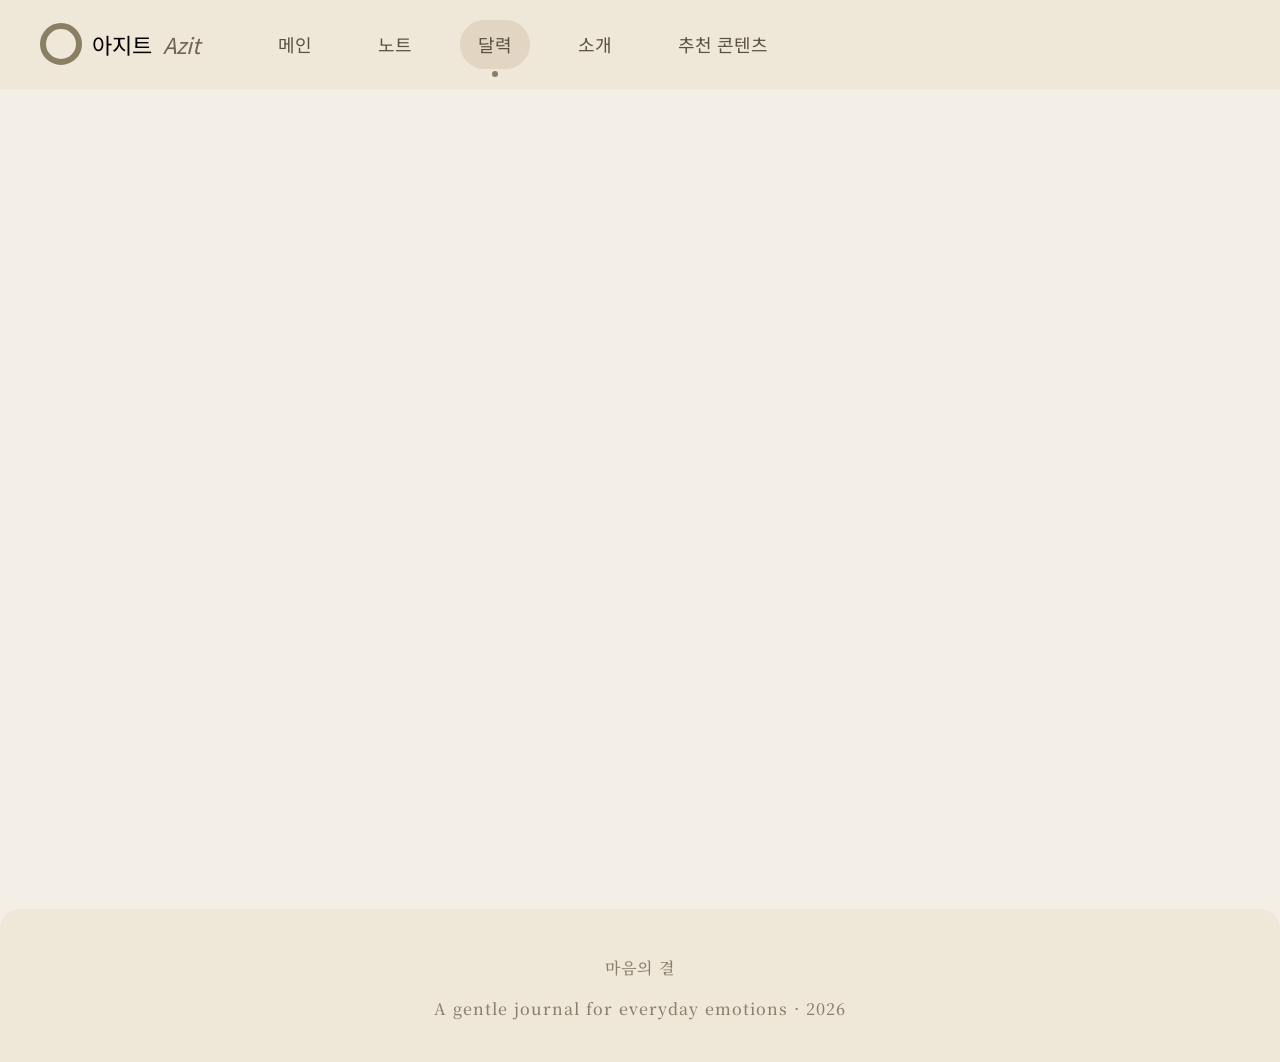
==== calendar.html @ a4dbf804 "Add files via upload" ====
<!DOCTYPE html>
<html lang="ko">
<head>
  <meta charset="UTF-8">
  <meta name="viewport" content="width=device-width, initial-scale=1.0">
  <title>아지트: 마음의 결</title>
  <!-- 폰트 -->
  <link href="https://fonts.googleapis.com/css2?family=Noto+Sans+KR&family=Noto+Serif+KR&display=swap" rel="stylesheet">
  <link rel="stylesheet" href="style.css">
</head>
<body>

  <!-- 헤더 -->
  <header class="header">
    <div class="logo">
      <div class="circle"></div>
      <span>아지트 <em>Azit</em></span>
    </div>
    <nav class="nav">
      <ul>
        <li><span>메인</span></li>
        <li><span>노트</span></li>
        <li class="active"><span>달력</span></li>
        <li><span>소개</span></li>
        <li><span>추천 콘텐츠</span></li>
      </ul>
    </nav>
  </header>

  <!-- 메인 -->
  <main class="main">
  </main>

  
  <!-- 푸터 -->
  <footer class="footer">
    <div class="footer-content">
      <p>마음의 결</p>
      <p>A gentle journal for everyday emotions · 2026</p>
    </div>
  </footer>

</body>
</html>
---- style.css ----
/* 기본 설정 */
body {
  margin: 0;
  font-family: 'Noto Sans KR', sans-serif;
  background-color: #f4efe6;
  line-height: 1.6;
}

/* =========================
   ✅ 헤더
========================= */
.header {
  display: flex;
  align-items: center;
  padding: 20px 40px;
  background-color: #efe7d8;
}

/* 로고 */
.logo {
  display: flex;
  align-items: center;
  font-size: 22px;
  margin-right: 60px;
}

.logo .circle {
  width: 30px;
  height: 30px;
  border: 6px solid #8a7f63;
  border-radius: 50%;
  margin-right: 10px;
}

.logo em {
  font-style: italic;
  margin-left: 5px;
  color: #6e6652;
}

/* 메뉴 */
.nav ul {
  display: flex;
  list-style: none;
  padding: 0;
  margin: 0;
}

.nav li {
  margin-right: 30px;
}

/* ✅ 텍스트를 span으로 감싸기 */
.nav li span {
  display: inline-block;
  padding: 10px 18px;
  border-radius: 25px;
  font-size: 18px;
  color: #5a5243;
  cursor: pointer;
  position: relative;
  transition: background-color 0.2s ease;
}

/* ✅ hover */
.nav li span:hover {
  background-color: #e2d6c2;
}

/* ✅ active */
.nav li.active span {
  background-color: #e2d6c2;
}

/* ✅ 아래 점 */
.nav li.active span::after {
  content: "";
  width: 6px;
  height: 6px;
  background-color: #8a7f63;
  border-radius: 50%;
  position: absolute;
  bottom: -8px;
  left: 50%;
  transform: translateX(-50%);
}

/* =========================
   메인 페이지 - index.html
========================= */
.main {
  min-height: 700px;
  padding: 60px 80px;
}

/* =========================
   노트 페이지 - journal.html
========================= */


/* =========================
   달력 페이지 - calendar.html
========================= */


/* =========================
   소개 페이지 - introduce.html
========================= */


/* =========================
   추천 콘텐츠 - recommend.html
========================= */


/* =========================
   ✅ 푸터
========================= */
.footer {
  background-color: #efe7d8;
  padding: 30px 20px;
  text-align: center;
  border-top-left-radius: 20px;
  border-top-right-radius: 20px;

  font-family: 'Noto Serif KR', serif;
}

/* 푸터 텍스트 */
.footer-content p {
  font-size: 16px;
  font-weight: 500;
  color: #5f5747;
  margin-bottom: 10px;
  letter-spacing: 2px;
}

.footer-content p {
  font-size: 16px;
  color: #8a7f6a;
  letter-spacing: 1px;
}
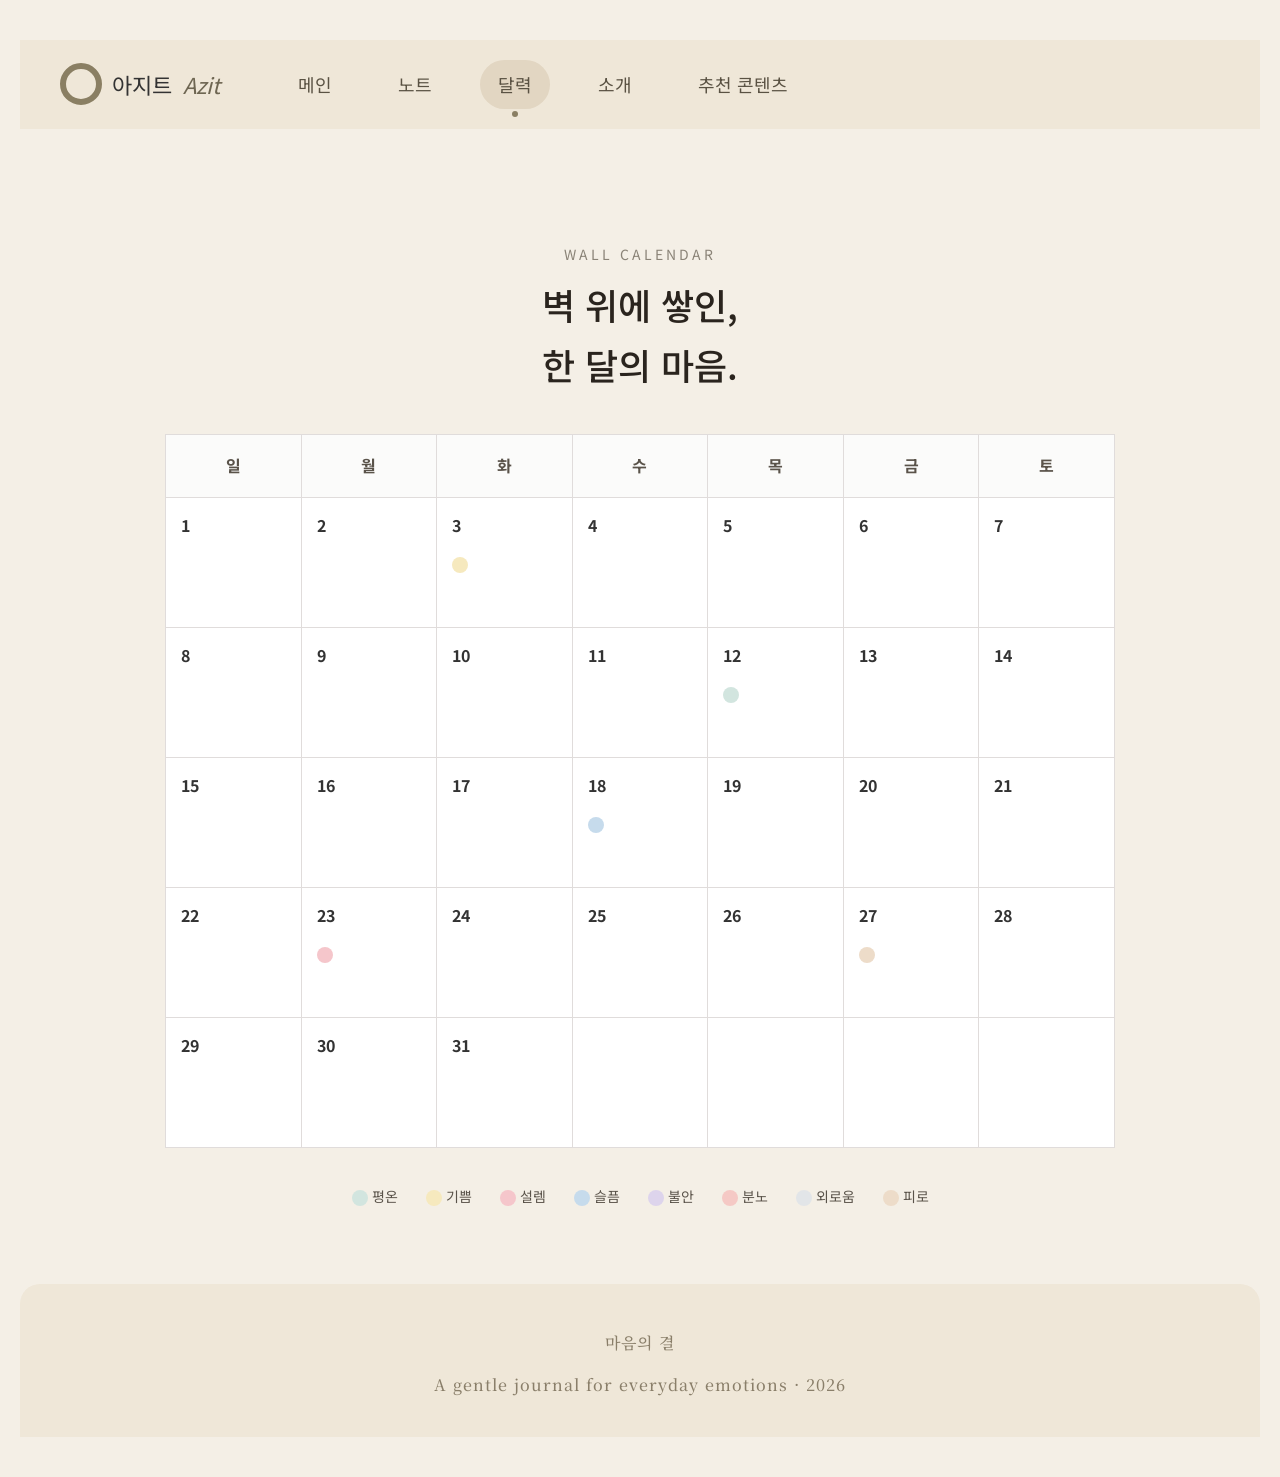
==== commit 8fdd74cc: "달력 만들기" ====
--- a/calendar.html
+++ b/calendar.html
@@ -1,44 +1,254 @@
-<!DOCTYPE html>
+<!doctype html>
 <html lang="ko">
-<head>
-  <meta charset="UTF-8">
-  <meta name="viewport" content="width=device-width, initial-scale=1.0">
-  <title>아지트: 마음의 결</title>
-  <!-- 폰트 -->
-  <link href="https://fonts.googleapis.com/css2?family=Noto+Sans+KR&family=Noto+Serif+KR&display=swap" rel="stylesheet">
-  <link rel="stylesheet" href="style.css">
-</head>
-<body>
-
-  <!-- 헤더 -->
-  <header class="header">
-    <div class="logo">
-      <div class="circle"></div>
-      <span>아지트 <em>Azit</em></span>
-    </div>
-    <nav class="nav">
-      <ul>
-        <li><span>메인</span></li>
-        <li><span>노트</span></li>
-        <li class="active"><span>달력</span></li>
-        <li><span>소개</span></li>
-        <li><span>추천 콘텐츠</span></li>
-      </ul>
-    </nav>
-  </header>
-
-  <!-- 메인 -->
-  <main class="main">
-  </main>
-
-  
-  <!-- 푸터 -->
-  <footer class="footer">
-    <div class="footer-content">
-      <p>마음의 결</p>
-      <p>A gentle journal for everyday emotions · 2026</p>
-    </div>
-  </footer>
-
-</body>
-</html>+  <head>
+    <meta charset="UTF-8" />
+    <meta name="viewport" content="width=device-width, initial-scale=1.0" />
+    <title>아지트: 마음의 결</title>
+    <!-- 폰트 -->
+    <link
+      href="https://fonts.googleapis.com/css2?family=Noto+Sans+KR&family=Noto+Serif+KR&display=swap"
+      rel="stylesheet"
+    />
+    <link rel="stylesheet" href="style.css" />
+  </head>
+  <body>
+    <!-- 헤더 -->
+    <header class="header">
+      <div class="logo">
+        <div class="circle"></div>
+        <span>아지트 <em>Azit</em></span>
+      </div>
+      <nav class="nav">
+        <ul>
+          <li><span>메인</span></li>
+          <li><span>노트</span></li>
+          <li class="active"><span>달력</span></li>
+          <li><span>소개</span></li>
+          <li><span>추천 콘텐츠</span></li>
+        </ul>
+      </nav>
+    </header>
+
+    <!-- 메인 -->
+    <main class="main">
+      <!doctype html>
+      <html lang="ko">
+        <head>
+          <meta charset="UTF-8" />
+          <title>아지트 Azit - 한 달의 마음</title>
+          <link rel="stylesheet" href="style.css" />
+        </head>
+        <body>
+          <header>
+            <p class="eyebrow">WALL CALENDAR</p>
+            <h1>벽 위에 쌓인,<br />한 달의 마음.</h1>
+          </header>
+
+          <section class="calendar-section">
+            <table>
+              <tr>
+                <th>일</th>
+                <th>월</th>
+                <th>화</th>
+                <th>수</th>
+                <th>목</th>
+                <th>금</th>
+                <th>토</th>
+              </tr>
+              <tr>
+                <td><span class="date-num">1</span></td>
+                <td><span class="date-num">2</span></td>
+                <td class="recorded-cell">
+                  <a href="#modal-3" class="full-cell-link"></a>
+                  <span class="date-num">3</span>
+                  <div class="color-box joy"></div>
+                </td>
+                <td><span class="date-num">4</span></td>
+                <td><span class="date-num">5</span></td>
+                <td><span class="date-num">6</span></td>
+                <td><span class="date-num">7</span></td>
+              </tr>
+              <tr>
+                <td><span class="date-num">8</span></td>
+                <td><span class="date-num">9</span></td>
+                <td><span class="date-num">10</span></td>
+                <td><span class="date-num">11</span></td>
+                <td class="recorded-cell">
+                  <a href="#modal-12" class="full-cell-link"></a>
+                  <span class="date-num">12</span>
+                  <div class="color-box calm"></div>
+                </td>
+                <td><span class="date-num">13</span></td>
+                <td><span class="date-num">14</span></td>
+              </tr>
+              <tr>
+                <td><span class="date-num">15</span></td>
+                <td><span class="date-num">16</span></td>
+                <td><span class="date-num">17</span></td>
+                <td class="recorded-cell">
+                  <a href="#modal-18" class="full-cell-link"></a>
+                  <span class="date-num">18</span>
+                  <div class="color-box sadness"></div>
+                </td>
+                <td><span class="date-num">19</span></td>
+                <td><span class="date-num">20</span></td>
+                <td><span class="date-num">21</span></td>
+              </tr>
+              <tr>
+                <td><span class="date-num">22</span></td>
+                <td class="recorded-cell">
+                  <a href="#modal-23" class="full-cell-link"></a>
+                  <span class="date-num">23</span>
+                  <div class="color-box flutter"></div>
+                </td>
+                <td><span class="date-num">24</span></td>
+                <td><span class="date-num">25</span></td>
+                <td><span class="date-num">26</span></td>
+                <td class="recorded-cell">
+                  <a href="#modal-27" class="full-cell-link"></a>
+                  <span class="date-num">27</span>
+                  <div class="color-box fatigue"></div>
+                </td>
+                <td><span class="date-num">28</span></td>
+              </tr>
+              <tr>
+                <td><span class="date-num">29</span></td>
+                <td><span class="date-num">30</span></td>
+                <td><span class="date-num">31</span></td>
+                <td></td>
+                <td></td>
+                <td></td>
+                <td></td>
+              </tr>
+            </table>
+
+            <ul class="legend">
+              <li>
+                <div class="color-box calm"></div>
+                평온
+              </li>
+              <li>
+                <div class="color-box joy"></div>
+                기쁨
+              </li>
+              <li>
+                <div class="color-box flutter"></div>
+                설렘
+              </li>
+              <li>
+                <div class="color-box sadness"></div>
+                슬픔
+              </li>
+              <li>
+                <div class="color-box anxiety"></div>
+                불안
+              </li>
+              <li>
+                <div class="color-box anger"></div>
+                분노
+              </li>
+              <li>
+                <div class="color-box lonely"></div>
+                외로움
+              </li>
+              <li>
+                <div class="color-box fatigue"></div>
+                피로
+              </li>
+            </ul>
+          </section>
+
+          <div id="modal-3" class="modal-overlay">
+            <div class="modal-card">
+              <a href="#" class="close-icon">&times;</a>
+              <h3>3일의 기록</h3>
+              <div class="modal-emotion">
+                <div class="color-box joy"></div>
+                <span>오늘의 감정: <b>기쁨</b></span>
+              </div>
+              <hr class="modal-divider" />
+              <p class="modal-content">
+                오늘 드디어 고대하던 웹페이지 과제를 마쳤다! 친구들과 맛있는
+                저녁도 먹고 카페에서 수다를 잔뜩 떨어서 너무 행복하고 보람찬
+                하루였다.
+              </p>
+            </div>
+          </div>
+
+          <div id="modal-12" class="modal-overlay">
+            <div class="modal-card">
+              <a href="#" class="close-icon">&times;</a>
+              <h3>12일의 기록</h3>
+              <div class="modal-emotion">
+                <div class="color-box calm"></div>
+                <span>오늘의 감정: <b>평온</b></span>
+              </div>
+              <hr class="modal-divider" />
+              <p class="modal-content">
+                오랜만에 주말에 알람 없이 푹 잤다. 따뜻한 차를 마시며 책을
+                읽었는데, 특별한 이벤트는 없었지만 마음이 정말 편안하고
+                여유로웠다.
+              </p>
+            </div>
+          </div>
+
+          <div id="modal-18" class="modal-overlay">
+            <div class="modal-card">
+              <a href="#" class="close-icon">&times;</a>
+              <h3>18일의 기록</h3>
+              <div class="modal-emotion">
+                <div class="color-box sadness"></div>
+                <span>오늘의 감정: <b>슬픔</b></span>
+              </div>
+              <hr class="modal-divider" />
+              <p class="modal-content">
+                아끼던 우산을 버스에 두고 내렸다. 하필 오늘 비도 많이 오는데
+                우산까지 잃어버려서 축 처지고 지치는 하루였다.
+              </p>
+            </div>
+          </div>
+
+          <div id="modal-23" class="modal-overlay">
+            <div class="modal-card">
+              <a href="#" class="close-icon">&times;</a>
+              <h3>23일의 기록</h3>
+              <div class="modal-emotion">
+                <div class="color-box flutter"></div>
+                <span>오늘의 감정: <b>설렘</b></span>
+              </div>
+              <hr class="modal-divider" />
+              <p class="modal-content">
+                종강하고 친구들과 다음 주에 떠날 여행 계획을 다 세웠다! 가고
+                싶었던 맛집 리스트를 정리하니 벌써부터 마음이 두근거린다.
+              </p>
+            </div>
+          </div>
+
+          <div id="modal-27" class="modal-overlay">
+            <div class="modal-card">
+              <a href="#" class="close-icon">&times;</a>
+              <h3>27일의 기록</h3>
+              <div class="modal-emotion">
+                <div class="color-box fatigue"></div>
+                <span>오늘의 감정: <b>피로</b></span>
+              </div>
+              <hr class="modal-divider" />
+              <p class="modal-content">
+                팀 프로젝트 최종 발표 준비가 생각보다 너무 길어졌다. 하루 종일
+                컴퓨터 화면만 봤더니 온몸이 찌푸둥하다. 얼른 자야겠다.
+              </p>
+            </div>
+          </div>
+        </body>
+      </html>
+    </main>
+
+    <!-- 푸터 -->
+    <footer class="footer">
+      <div class="footer-content">
+        <p>마음의 결</p>
+        <p>A gentle journal for everyday emotions · 2026</p>
+      </div>
+    </footer>
+  </body>
+</html>
--- a/style.css
+++ b/style.css
@@ -1,13 +1,13 @@
 /* 기본 설정 */
 body {
   margin: 0;
-  font-family: 'Noto Sans KR', sans-serif;
+  font-family: "Noto Sans KR", sans-serif;
   background-color: #f4efe6;
   line-height: 1.6;
 }
 
 /* =========================
-   ✅ 헤더
+   헤더
 ========================= */
 .header {
   display: flex;
@@ -50,7 +50,7 @@
   margin-right: 30px;
 }
 
-/* ✅ 텍스트를 span으로 감싸기 */
+/* 텍스트를 span으로 감싸기 */
 .nav li span {
   display: inline-block;
   padding: 10px 18px;
@@ -62,17 +62,17 @@
   transition: background-color 0.2s ease;
 }
 
-/* ✅ hover */
+/* hover */
 .nav li span:hover {
   background-color: #e2d6c2;
 }
 
-/* ✅ active */
+/* active */
 .nav li.active span {
   background-color: #e2d6c2;
 }
 
-/* ✅ 아래 점 */
+/* 아래 점 */
 .nav li.active span::after {
   content: "";
   width: 6px;
@@ -96,25 +96,432 @@
 /* =========================
    노트 페이지 - journal.html
 ========================= */
-
+.container {
+  width: 860px;
+  margin: 0 auto;
+  padding: 50px 0 80px;
+  text-align: center;
+  color: #322b21;
+}
+
+.step-bar {
+  font-size: 0.85em;
+  color: #b3a48a;
+  margin-bottom: 50px;
+}
+
+.step-bar .active {
+  color: #322b21;
+  font-weight: bold;
+}
+
+h1 {
+  font-size: 1.9em;
+  font-weight: 500;
+  line-height: 1.65;
+  margin-bottom: 14px;
+}
+
+.subtitle {
+  font-size: 0.95em;
+  color: #8a7e6a;
+  margin-bottom: 50px;
+}
+
+.emo-table {
+  margin: 0 auto;
+  border-collapse: separate;
+}
+
+.emo-table td {
+  width: 180px;
+  padding: 6px;
+}
+
+.emo-link {
+  display: block;
+  background-color: #faf4e6;
+  border: 1px solid #d4c8ad;
+  padding: 30px 15px 22px;
+  text-decoration: none;
+  color: #322b21;
+}
+
+.emo-link:hover {
+  background-color: #ebe1cd;
+}
+
+.emo-dot {
+  width: 65px;
+  height: 65px;
+  border-radius: 50%;
+  margin: 0 auto 16px;
+}
+
+.emo-name {
+  font-size: 1em;
+  font-weight: 500;
+}
+
+.write-card {
+  width: 640px;
+  margin: 0 auto;
+  background-color: #faf4e6;
+  border: 1px solid #d4c8ad;
+  padding: 40px 44px;
+  text-align: left;
+}
+
+.write-card h2 {
+  font-size: 1.2em;
+  font-weight: 500;
+  line-height: 1.7;
+  margin-bottom: 8px;
+}
+
+.write-hint {
+  font-size: 0.88em;
+  color: #8a7e6a;
+  margin-bottom: 20px;
+}
+
+.write-card hr {
+  border: 0;
+  height: 1px;
+  background-color: #d4c8ad;
+  margin: 0 0 26px;
+}
+
+.diary-area {
+  width: 100%;
+  height: 200px;
+  border: 1px solid #d4c8ad;
+  background-color: #f3ecde;
+  font-family: "Noto Sans KR", sans-serif;
+  font-size: 0.93em;
+  color: #322b21;
+  line-height: 1.8;
+  padding: 12px 14px;
+  resize: vertical;
+}
+
+.diary-area:focus {
+  border-color: #8a7e6a;
+}
+
+.btn-area {
+  text-align: center;
+  margin-top: 30px;
+}
+
+.btn {
+  display: inline-block;
+  padding: 12px 26px;
+  font-size: 0.93em;
+  font-weight: 500;
+  text-decoration: none;
+  border: none;
+  margin: 0 5px;
+}
+
+.btn-dark {
+  background-color: #322b21;
+  color: #faf4e6;
+}
+
+.btn-dark:hover {
+  background-color: #5a4f40;
+}
+
+.btn-outline {
+  background-color: transparent;
+  border: 1px solid #d4c8ad;
+  color: #5a4f40;
+}
+
+.btn-outline:hover {
+  background-color: #ebe1cd;
+}
+
+.done-card {
+  width: 640px;
+  margin: 0 auto;
+  background-color: #faf4e6;
+  border: 1px solid #d4c8ad;
+  padding: 60px 44px;
+  text-align: center;
+}
+
+.done-icon {
+  width: 60px;
+  height: 60px;
+  border-radius: 50%;
+  background-color: #9ba893;
+  margin: 0 auto 30px;
+  font-size: 1.8em;
+  line-height: 60px;
+  color: #fff;
+}
+
+.done-card h2 {
+  font-size: 1.65em;
+  font-weight: 500;
+  margin-bottom: 18px;
+}
+
+.done-card p {
+  font-size: 0.93em;
+  color: #8a7e6a;
+  line-height: 1.85;
+  margin-bottom: 40px;
+}
+
+#page1,
+#page2,
+#page3 {
+  display: none;
+}
+#page1 {
+  display: block;
+}
+#page1:target {
+  display: block;
+}
+#page2:target {
+  display: block;
+}
+#page3:target {
+  display: block;
+}
+#page2:target ~ #page1 {
+  display: none;
+}
+#page3:target ~ #page2 {
+  display: none;
+}
+#page3:target ~ #page1 {
+  display: none;
+}
 
 /* =========================
    달력 페이지 - calendar.html
 ========================= */
-
+/* ==========================================
+   ★ 달력 페이지 (calendar.html) 전용 스타일
+   ========================================== */
+
+/* 공통 body와 중복되는 마진, 배경색, 그리고 다른 폰트 선언을 삭제했습니다. */
+body {
+  color: #333;
+  text-align: center;
+  padding: 40px 20px;
+}
+
+header {
+  margin-bottom: 40px;
+}
+.eyebrow {
+  font-size: 14px;
+  letter-spacing: 3px;
+  color: #8a8377;
+  margin-bottom: 10px;
+}
+h1 {
+  color: #2a241e;
+  font-size: 36px;
+  margin: 0;
+}
+
+/* 달력 크기 및 정렬 */
+table {
+  margin: 0 auto;
+  width: 95%;
+  max-width: 950px;
+  background-color: white;
+  border-collapse: collapse;
+}
+th,
+td {
+  border: 1px solid #e0dcdb;
+  padding: 15px;
+  width: 14%;
+  box-sizing: border-box;
+}
+th {
+  background-color: #fbfbfa;
+  text-align: center;
+  font-weight: bold;
+  color: #5a534a;
+  padding: 18px 0;
+}
+td {
+  height: 130px;
+  vertical-align: top;
+  text-align: left;
+}
+
+/* 날짜 숫자 스타일 */
+.date-num {
+  font-weight: bold;
+  color: #333;
+  display: block;
+  margin-bottom: 12px;
+}
+
+/* 칸 어디를 눌러도 작동하는 링크 테크닉 */
+.recorded-cell {
+  position: relative;
+  transition: background-color 0.2s ease;
+}
+
+/* 칸 전체를 덮어버리는 보이지 않는 투명 링크 레이어 */
+.full-cell-link {
+  position: absolute;
+  top: 0;
+  left: 0;
+  width: 100%;
+  height: 100%;
+  z-index: 5;
+}
+
+/* 마우스를 기록이 있는 '칸'에 올렸을 때의 시각 효과 */
+.recorded-cell:hover {
+  background-color: #fffaf0;
+  cursor: pointer;
+}
+.recorded-cell:hover .date-num {
+  color: #c87a6b;
+  text-decoration: underline;
+}
+
+/* 감정 색상 원형 박스 */
+.color-box {
+  width: 16px;
+  height: 16px;
+  display: inline-block;
+  border-radius: 50%;
+  vertical-align: middle;
+}
+
+/* 감정별 색상 정의 */
+.calm {
+  background-color: #d2e5df;
+}
+.joy {
+  background-color: #f6e9be;
+}
+.flutter {
+  background-color: #f5c6cb;
+}
+.sadness {
+  background-color: #c6dbec;
+}
+.anxiety {
+  background-color: #ddd4ec;
+}
+.anger {
+  background-color: #f5c9c5;
+}
+.lonely {
+  background-color: #e2e5e8;
+}
+.fatigue {
+  background-color: #eddcc9;
+}
+
+/* 하단 범례 목록 스타일 */
+ul.legend {
+  list-style-type: none;
+  padding: 0;
+  margin-top: 35px;
+}
+ul.legend li {
+  display: inline-block;
+  margin: 0 12px;
+  font-size: 14px;
+  color: #5a534a;
+}
+
+/* ==========================================
+   화면 위에 뜨는 일기 팝업 창 (모달) 스타일
+   ========================================== */
+
+.modal-overlay {
+  position: fixed;
+  top: 0;
+  left: 0;
+  width: 100%;
+  height: 100%;
+  background-color: rgba(0, 0, 0, 0.4);
+  display: none;
+  justify-content: center;
+  align-items: center;
+  z-index: 9999;
+}
+
+.modal-overlay:target {
+  display: flex;
+}
+
+.modal-card {
+  background-color: white;
+  width: 90%;
+  max-width: 420px;
+  padding: 30px;
+  border-radius: 12px;
+  text-align: left;
+  position: relative;
+  box-shadow: 0 8px 24px rgba(0, 0, 0, 0.15);
+}
+
+.close-icon {
+  position: absolute;
+  top: 15px;
+  right: 20px;
+  font-size: 28px;
+  color: #aaa;
+  text-decoration: none;
+  line-height: 1;
+}
+.close-icon:hover {
+  color: #333;
+}
+
+.modal-card h3 {
+  font-size: 20px;
+  color: #2a241e;
+  margin: 0 0 8px 0;
+}
+.modal-emotion {
+  font-size: 14px;
+  color: #666;
+}
+.modal-emotion .color-box {
+  margin-right: 5px;
+}
+.modal-divider {
+  border: 0;
+  height: 1px;
+  background-color: #eedec9;
+  margin: 15px 0;
+}
+.modal-content {
+  font-size: 14px;
+  line-height: 1.7;
+  color: #444;
+  margin: 0;
+}
 
 /* =========================
    소개 페이지 - introduce.html
 ========================= */
 
-
 /* =========================
    추천 콘텐츠 - recommend.html
 ========================= */
 
-
-/* =========================
-   ✅ 푸터
+/* =========================
+   푸터
 ========================= */
 .footer {
   background-color: #efe7d8;
@@ -123,7 +530,7 @@
   border-top-left-radius: 20px;
   border-top-right-radius: 20px;
 
-  font-family: 'Noto Serif KR', serif;
+  font-family: "Noto Serif KR", serif;
 }
 
 /* 푸터 텍스트 */
@@ -139,4 +546,4 @@
   font-size: 16px;
   color: #8a7f6a;
   letter-spacing: 1px;
-}+}
--- a/style.css
+++ b/style.css
@@ -1,13 +1,13 @@
 /* 기본 설정 */
 body {
   margin: 0;
-  font-family: 'Noto Sans KR', sans-serif;
+  font-family: "Noto Sans KR", sans-serif;
   background-color: #f4efe6;
   line-height: 1.6;
 }
 
 /* =========================
-   ✅ 헤더
+   헤더
 ========================= */
 .header {
   display: flex;
@@ -50,7 +50,7 @@
   margin-right: 30px;
 }
 
-/* ✅ 텍스트를 span으로 감싸기 */
+/* 텍스트를 span으로 감싸기 */
 .nav li span {
   display: inline-block;
   padding: 10px 18px;
@@ -62,17 +62,17 @@
   transition: background-color 0.2s ease;
 }
 
-/* ✅ hover */
+/* hover */
 .nav li span:hover {
   background-color: #e2d6c2;
 }
 
-/* ✅ active */
+/* active */
 .nav li.active span {
   background-color: #e2d6c2;
 }
 
-/* ✅ 아래 점 */
+/* 아래 점 */
 .nav li.active span::after {
   content: "";
   width: 6px;
@@ -96,25 +96,432 @@
 /* =========================
    노트 페이지 - journal.html
 ========================= */
-
+.container {
+  width: 860px;
+  margin: 0 auto;
+  padding: 50px 0 80px;
+  text-align: center;
+  color: #322b21;
+}
+
+.step-bar {
+  font-size: 0.85em;
+  color: #b3a48a;
+  margin-bottom: 50px;
+}
+
+.step-bar .active {
+  color: #322b21;
+  font-weight: bold;
+}
+
+h1 {
+  font-size: 1.9em;
+  font-weight: 500;
+  line-height: 1.65;
+  margin-bottom: 14px;
+}
+
+.subtitle {
+  font-size: 0.95em;
+  color: #8a7e6a;
+  margin-bottom: 50px;
+}
+
+.emo-table {
+  margin: 0 auto;
+  border-collapse: separate;
+}
+
+.emo-table td {
+  width: 180px;
+  padding: 6px;
+}
+
+.emo-link {
+  display: block;
+  background-color: #faf4e6;
+  border: 1px solid #d4c8ad;
+  padding: 30px 15px 22px;
+  text-decoration: none;
+  color: #322b21;
+}
+
+.emo-link:hover {
+  background-color: #ebe1cd;
+}
+
+.emo-dot {
+  width: 65px;
+  height: 65px;
+  border-radius: 50%;
+  margin: 0 auto 16px;
+}
+
+.emo-name {
+  font-size: 1em;
+  font-weight: 500;
+}
+
+.write-card {
+  width: 640px;
+  margin: 0 auto;
+  background-color: #faf4e6;
+  border: 1px solid #d4c8ad;
+  padding: 40px 44px;
+  text-align: left;
+}
+
+.write-card h2 {
+  font-size: 1.2em;
+  font-weight: 500;
+  line-height: 1.7;
+  margin-bottom: 8px;
+}
+
+.write-hint {
+  font-size: 0.88em;
+  color: #8a7e6a;
+  margin-bottom: 20px;
+}
+
+.write-card hr {
+  border: 0;
+  height: 1px;
+  background-color: #d4c8ad;
+  margin: 0 0 26px;
+}
+
+.diary-area {
+  width: 100%;
+  height: 200px;
+  border: 1px solid #d4c8ad;
+  background-color: #f3ecde;
+  font-family: "Noto Sans KR", sans-serif;
+  font-size: 0.93em;
+  color: #322b21;
+  line-height: 1.8;
+  padding: 12px 14px;
+  resize: vertical;
+}
+
+.diary-area:focus {
+  border-color: #8a7e6a;
+}
+
+.btn-area {
+  text-align: center;
+  margin-top: 30px;
+}
+
+.btn {
+  display: inline-block;
+  padding: 12px 26px;
+  font-size: 0.93em;
+  font-weight: 500;
+  text-decoration: none;
+  border: none;
+  margin: 0 5px;
+}
+
+.btn-dark {
+  background-color: #322b21;
+  color: #faf4e6;
+}
+
+.btn-dark:hover {
+  background-color: #5a4f40;
+}
+
+.btn-outline {
+  background-color: transparent;
+  border: 1px solid #d4c8ad;
+  color: #5a4f40;
+}
+
+.btn-outline:hover {
+  background-color: #ebe1cd;
+}
+
+.done-card {
+  width: 640px;
+  margin: 0 auto;
+  background-color: #faf4e6;
+  border: 1px solid #d4c8ad;
+  padding: 60px 44px;
+  text-align: center;
+}
+
+.done-icon {
+  width: 60px;
+  height: 60px;
+  border-radius: 50%;
+  background-color: #9ba893;
+  margin: 0 auto 30px;
+  font-size: 1.8em;
+  line-height: 60px;
+  color: #fff;
+}
+
+.done-card h2 {
+  font-size: 1.65em;
+  font-weight: 500;
+  margin-bottom: 18px;
+}
+
+.done-card p {
+  font-size: 0.93em;
+  color: #8a7e6a;
+  line-height: 1.85;
+  margin-bottom: 40px;
+}
+
+#page1,
+#page2,
+#page3 {
+  display: none;
+}
+#page1 {
+  display: block;
+}
+#page1:target {
+  display: block;
+}
+#page2:target {
+  display: block;
+}
+#page3:target {
+  display: block;
+}
+#page2:target ~ #page1 {
+  display: none;
+}
+#page3:target ~ #page2 {
+  display: none;
+}
+#page3:target ~ #page1 {
+  display: none;
+}
 
 /* =========================
    달력 페이지 - calendar.html
 ========================= */
-
+/* ==========================================
+   ★ 달력 페이지 (calendar.html) 전용 스타일
+   ========================================== */
+
+/* 공통 body와 중복되는 마진, 배경색, 그리고 다른 폰트 선언을 삭제했습니다. */
+body {
+  color: #333;
+  text-align: center;
+  padding: 40px 20px;
+}
+
+header {
+  margin-bottom: 40px;
+}
+.eyebrow {
+  font-size: 14px;
+  letter-spacing: 3px;
+  color: #8a8377;
+  margin-bottom: 10px;
+}
+h1 {
+  color: #2a241e;
+  font-size: 36px;
+  margin: 0;
+}
+
+/* 달력 크기 및 정렬 */
+table {
+  margin: 0 auto;
+  width: 95%;
+  max-width: 950px;
+  background-color: white;
+  border-collapse: collapse;
+}
+th,
+td {
+  border: 1px solid #e0dcdb;
+  padding: 15px;
+  width: 14%;
+  box-sizing: border-box;
+}
+th {
+  background-color: #fbfbfa;
+  text-align: center;
+  font-weight: bold;
+  color: #5a534a;
+  padding: 18px 0;
+}
+td {
+  height: 130px;
+  vertical-align: top;
+  text-align: left;
+}
+
+/* 날짜 숫자 스타일 */
+.date-num {
+  font-weight: bold;
+  color: #333;
+  display: block;
+  margin-bottom: 12px;
+}
+
+/* 칸 어디를 눌러도 작동하는 링크 테크닉 */
+.recorded-cell {
+  position: relative;
+  transition: background-color 0.2s ease;
+}
+
+/* 칸 전체를 덮어버리는 보이지 않는 투명 링크 레이어 */
+.full-cell-link {
+  position: absolute;
+  top: 0;
+  left: 0;
+  width: 100%;
+  height: 100%;
+  z-index: 5;
+}
+
+/* 마우스를 기록이 있는 '칸'에 올렸을 때의 시각 효과 */
+.recorded-cell:hover {
+  background-color: #fffaf0;
+  cursor: pointer;
+}
+.recorded-cell:hover .date-num {
+  color: #c87a6b;
+  text-decoration: underline;
+}
+
+/* 감정 색상 원형 박스 */
+.color-box {
+  width: 16px;
+  height: 16px;
+  display: inline-block;
+  border-radius: 50%;
+  vertical-align: middle;
+}
+
+/* 감정별 색상 정의 */
+.calm {
+  background-color: #d2e5df;
+}
+.joy {
+  background-color: #f6e9be;
+}
+.flutter {
+  background-color: #f5c6cb;
+}
+.sadness {
+  background-color: #c6dbec;
+}
+.anxiety {
+  background-color: #ddd4ec;
+}
+.anger {
+  background-color: #f5c9c5;
+}
+.lonely {
+  background-color: #e2e5e8;
+}
+.fatigue {
+  background-color: #eddcc9;
+}
+
+/* 하단 범례 목록 스타일 */
+ul.legend {
+  list-style-type: none;
+  padding: 0;
+  margin-top: 35px;
+}
+ul.legend li {
+  display: inline-block;
+  margin: 0 12px;
+  font-size: 14px;
+  color: #5a534a;
+}
+
+/* ==========================================
+   화면 위에 뜨는 일기 팝업 창 (모달) 스타일
+   ========================================== */
+
+.modal-overlay {
+  position: fixed;
+  top: 0;
+  left: 0;
+  width: 100%;
+  height: 100%;
+  background-color: rgba(0, 0, 0, 0.4);
+  display: none;
+  justify-content: center;
+  align-items: center;
+  z-index: 9999;
+}
+
+.modal-overlay:target {
+  display: flex;
+}
+
+.modal-card {
+  background-color: white;
+  width: 90%;
+  max-width: 420px;
+  padding: 30px;
+  border-radius: 12px;
+  text-align: left;
+  position: relative;
+  box-shadow: 0 8px 24px rgba(0, 0, 0, 0.15);
+}
+
+.close-icon {
+  position: absolute;
+  top: 15px;
+  right: 20px;
+  font-size: 28px;
+  color: #aaa;
+  text-decoration: none;
+  line-height: 1;
+}
+.close-icon:hover {
+  color: #333;
+}
+
+.modal-card h3 {
+  font-size: 20px;
+  color: #2a241e;
+  margin: 0 0 8px 0;
+}
+.modal-emotion {
+  font-size: 14px;
+  color: #666;
+}
+.modal-emotion .color-box {
+  margin-right: 5px;
+}
+.modal-divider {
+  border: 0;
+  height: 1px;
+  background-color: #eedec9;
+  margin: 15px 0;
+}
+.modal-content {
+  font-size: 14px;
+  line-height: 1.7;
+  color: #444;
+  margin: 0;
+}
 
 /* =========================
    소개 페이지 - introduce.html
 ========================= */
 
-
 /* =========================
    추천 콘텐츠 - recommend.html
 ========================= */
 
-
-/* =========================
-   ✅ 푸터
+/* =========================
+   푸터
 ========================= */
 .footer {
   background-color: #efe7d8;
@@ -123,7 +530,7 @@
   border-top-left-radius: 20px;
   border-top-right-radius: 20px;
 
-  font-family: 'Noto Serif KR', serif;
+  font-family: "Noto Serif KR", serif;
 }
 
 /* 푸터 텍스트 */
@@ -139,4 +546,4 @@
   font-size: 16px;
   color: #8a7f6a;
   letter-spacing: 1px;
-}+}
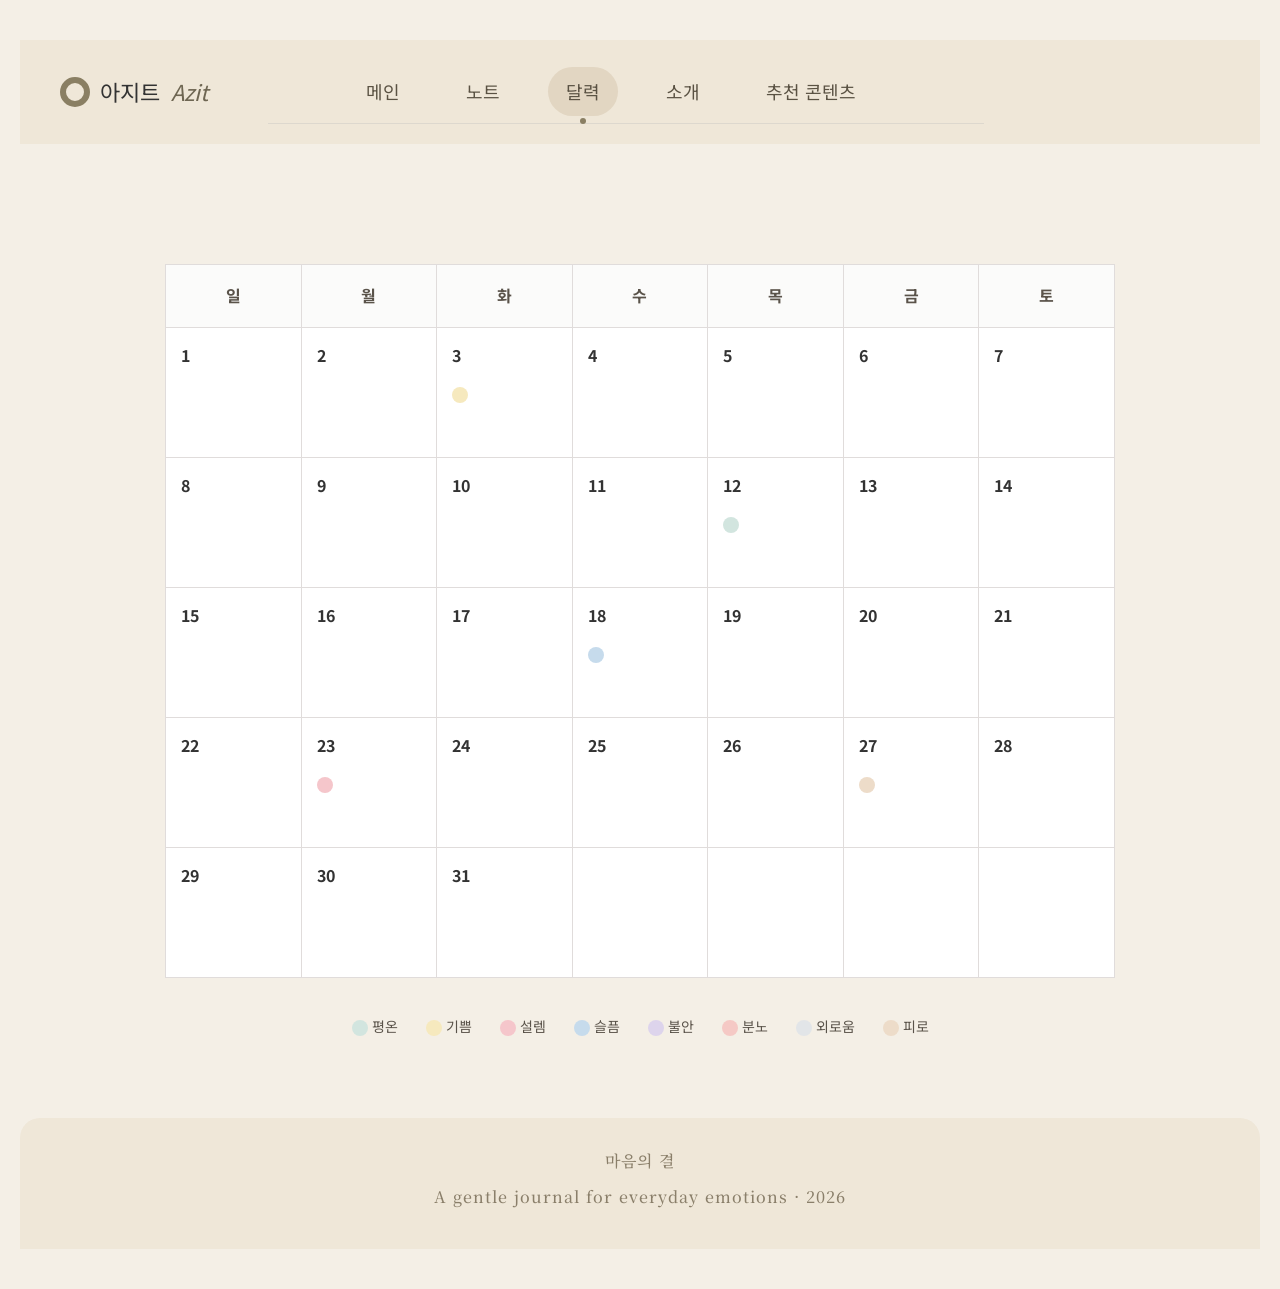
==== commit c5802731: "최종 업데이트" ====
--- a/calendar.html
+++ b/calendar.html
@@ -31,20 +31,7 @@
 
     <!-- 메인 -->
     <main class="main">
-      <!doctype html>
-      <html lang="ko">
-        <head>
-          <meta charset="UTF-8" />
-          <title>아지트 Azit - 한 달의 마음</title>
-          <link rel="stylesheet" href="style.css" />
-        </head>
-        <body>
-          <header>
-            <p class="eyebrow">WALL CALENDAR</p>
-            <h1>벽 위에 쌓인,<br />한 달의 마음.</h1>
-          </header>
-
-          <section class="calendar-section">
+   <section class="calendar-section">
             <table>
               <tr>
                 <th>일</th>
@@ -239,8 +226,6 @@
               </p>
             </div>
           </div>
-        </body>
-      </html>
     </main>
 
     <!-- 푸터 -->
--- a/style.css
+++ b/style.css
@@ -89,8 +89,86 @@
    메인 페이지 - index.html
 ========================= */
 .main {
-  min-height: 700px;
-  padding: 60px 80px;
+  max-width: 1200px;
+  margin: 0 auto;
+  padding: 80px 40px;
+}
+ 
+/* 좌우 레이아웃 */
+.intro {
+  display: flex;
+  gap: 80px;
+  align-items: flex-start;
+}
+ 
+/* 왼쪽 */
+.intro-text {
+  flex: 1;
+}
+ 
+.welcome {
+  color: #b07a56;
+  font-style: italic;
+  margin-bottom: 30px;
+}
+ 
+.intro-text h1 {
+  font-size: 60px;
+  line-height: 1.3;
+  margin-bottom: 30px;
+}
+ 
+.intro-text em {
+  color: #6e7b5f;
+  font-style: normal;
+}
+ 
+.description {
+  font-size: 18px;
+  line-height: 1.8;
+  color: #5f5747;
+  margin-bottom: 0;
+}
+ 
+/* 단계 */
+.steps-box {
+  border: 1.5px solid #dcdfd2;
+  border-radius: 12px;
+  padding: 24px 30px;
+  margin-top: 30px;
+  display: flex;
+  flex-direction: column;
+  gap: 18px;
+}
+ 
+.step-item {
+  display: flex;
+  align-items: center;
+  gap: 20px;
+}
+ 
+.step-num {
+  font-size: 22px;
+  font-style: italic;
+  color: #3a3a3a;
+  min-width: 36px;
+}
+ 
+.step-item p {
+  margin: 0;
+  font-size: 15px;
+  color: #5f5747;
+  line-height: 1.6;
+}
+ 
+/* 오른쪽 */
+.room-image {
+  flex: 1;
+}
+ 
+.room-image img {
+  width: 100%;
+  border-radius: 25px;
 }
 
 /* =========================
@@ -306,11 +384,6 @@
 /* =========================
    달력 페이지 - calendar.html
 ========================= */
-/* ==========================================
-   ★ 달력 페이지 (calendar.html) 전용 스타일
-   ========================================== */
-
-/* 공통 body와 중복되는 마진, 배경색, 그리고 다른 폰트 선언을 삭제했습니다. */
 body {
   color: #333;
   text-align: center;
@@ -442,9 +515,6 @@
   color: #5a534a;
 }
 
-/* ==========================================
-   화면 위에 뜨는 일기 팝업 창 (모달) 스타일
-   ========================================== */
 
 .modal-overlay {
   position: fixed;
@@ -515,11 +585,736 @@
 /* =========================
    소개 페이지 - introduce.html
 ========================= */
-
+/* ── HERO ── */
+.hero {
+  text-align: center;
+  padding: 80px 32px 56px;
+}
+
+.hero-badge {
+  display: inline-block;
+  font-size: 12px;
+  border: 1px solid #ccc;
+  padding: 5px 18px;
+  margin-bottom: 32px;
+  color: #888;
+}
+
+.hero-title {
+  font-size: 48px;
+  font-weight: 700;
+  line-height: 1.35;
+  margin-bottom: 32px;
+}
+
+.hero-title .hl {
+  text-decoration: underline;
+}
+
+.hero-body {
+  max-width: 600px;
+  margin: 0 auto 16px;
+  font-size: 15px;
+  line-height: 2;
+  color: #666;
+}
+
+.section-divider {
+  width: 60px;
+  height: 1px;
+  background-color: #ccc;
+  margin: 40px auto 0;
+}
+
+/* ── REASON GRID ── */
+.reason-grid {
+  display: grid;
+  grid-template-columns: 1fr 1fr;
+  gap: 16px;
+  max-width: 960px;
+  margin: 56px auto 0;
+  padding: 0 32px;
+}
+
+.reason-card {
+  border: 1px solid #ddd;
+  padding: 36px 32px;
+  background-color: #fff;
+}
+
+.reason-num {
+  font-size: 11px;
+  color: #aaa;
+  margin-bottom: 18px;
+}
+
+.reason-title {
+  font-size: 20px;
+  font-weight: 600;
+  line-height: 1.4;
+  margin-bottom: 16px;
+}
+
+.reason-title .hl {
+  text-decoration: underline;
+}
+
+.reason-body {
+  font-size: 14px;
+  line-height: 1.9;
+  color: #777;
+}
+
+/* ── RECOMMENDED ── */
+.recommend {
+  max-width: 960px;
+  margin: 80px auto 0;
+  padding: 0 32px 80px;
+}
+
+.recommend-header {
+  display: flex;
+  align-items: flex-end;
+  justify-content: space-between;
+  margin-bottom: 28px;
+}
+
+.recommend-label {
+  font-size: 11px;
+  color: #aaa;
+  margin-bottom: 6px;
+}
+
+.recommend-title {
+  font-size: 24px;
+  font-weight: 600;
+}
+
+.recommend-more {
+  font-size: 13px;
+  text-decoration: none;
+  border-bottom: 1px solid #aaa;
+  padding-bottom: 2px;
+  color: #888;
+}
+
+.recommend-more:hover {
+  color: #2a2a2a;
+}
+
+.content-grid {
+  display: grid;
+  grid-template-columns: 1fr 1fr 1fr 1fr;
+  gap: 14px;
+}
+
+.content-card {
+  border: 1px solid #ddd;
+  padding: 24px 20px;
+  background-color: #fff;
+}
+
+.card-number {
+  font-size: 11px;
+  color: #bbb;
+  margin-bottom: 14px;
+}
+
+.card-tag {
+  display: inline-block;
+  font-size: 11px;
+  border: 1px solid #ccc;
+  padding: 2px 10px;
+  margin-bottom: 10px;
+  color: #777;
+}
+
+.card-title {
+  font-size: 16px;
+  font-weight: 600;
+  margin-bottom: 8px;
+  line-height: 1.45;
+  color: #2a2a2a;
+}
+
+.card-desc {
+  font-size: 12px;
+  line-height: 1.75;
+  color: #999;
+}
+
+.card-arrow {
+  display: inline-block;
+  margin-top: 16px;
+  font-size: 13px;
+  color: #bbb;
+}
+
+/* ── FEATURE SECTIONS ── */
+.feature-section {
+  display: flex;
+  align-items: center;
+  gap: 64px;
+  max-width: 960px;
+  margin: 96px auto 0;
+  padding: 0 32px;
+}
+
+.feature-section.reverse {
+  flex-direction: row-reverse;
+}
+
+.feature-text {
+  flex: 1;
+}
+
+.feature-visual {
+  flex: 1;
+  border: 1px solid #ddd;
+  padding: 40px;
+  display: flex;
+  align-items: center;
+  justify-content: center;
+  height: 300px;
+  background-color: #fff;
+}
+
+.feature-badge {
+  font-size: 11px;
+  color: #aaa;
+  margin-bottom: 20px;
+}
+
+.feature-title {
+  font-size: 34px;
+  font-weight: 700;
+  line-height: 1.35;
+  margin-bottom: 22px;
+}
+
+.feature-title .hl {
+  text-decoration: underline;
+}
+
+.feature-body {
+  font-size: 14px;
+  line-height: 1.95;
+  color: #777;
+}
+
+.feature-body p + p {
+  margin-top: 16px;
+}
+
+/* ── 감정 휠 ── */
+.emotion-wheel {
+  width: 240px;
+  height: 240px;
+  position: relative;
+}
+
+.emotion-ring {
+  position: absolute;
+  border-radius: 50%;
+  border: 1px solid #ccc;
+}
+
+.ring-outer {
+  width: 200px;
+  height: 200px;
+  top: 20px;
+  left: 20px;
+}
+
+.ring-inner {
+  width: 120px;
+  height: 120px;
+  top: 60px;
+  left: 60px;
+}
+
+.emotion-center {
+  position: absolute;
+  width: 8px;
+  height: 8px;
+  border-radius: 50%;
+  background-color: #2a2a2a;
+  top: 116px;
+  left: 116px;
+}
+
+.emotion-dots {
+  position: absolute;
+  width: 100%;
+  height: 100%;
+  top: 0;
+  left: 0;
+}
+
+.emotion-dot {
+  position: absolute;
+  width: 28px;
+  height: 28px;
+  border-radius: 50%;
+}
+
+.emotion-dot:nth-child(1) {
+  top: 0px;
+  left: 106px;
+  background-color: #9ba893;
+}
+.emotion-dot:nth-child(2) {
+  top: 26px;
+  left: 186px;
+  background-color: #d4a86a;
+}
+.emotion-dot:nth-child(3) {
+  top: 106px;
+  left: 212px;
+  background-color: #c9a59c;
+}
+.emotion-dot:nth-child(4) {
+  top: 186px;
+  left: 186px;
+  background-color: #8fa0a8;
+}
+.emotion-dot:nth-child(5) {
+  top: 212px;
+  left: 106px;
+  background-color: #a39b8c;
+}
+.emotion-dot:nth-child(6) {
+  top: 186px;
+  left: 26px;
+  background-color: #b07058;
+}
+.emotion-dot:nth-child(7) {
+  top: 106px;
+  left: 0px;
+  background-color: #b09aa8;
+}
+.emotion-dot:nth-child(8) {
+  top: 26px;
+  left: 26px;
+  background-color: #8a8275;
+}
+
+.emotion-label {
+  position: absolute;
+  bottom: 20px;
+  width: 100%;
+  text-align: center;
+  font-size: 11px;
+  color: #aaa;
+  font-style: italic;
+}
+
+/* ── 미니 달력 ── */
+.mini-calendar {
+  width: 100%;
+  max-width: 320px;
+}
+
+.cal-header {
+  text-align: center;
+  font-weight: 600;
+  font-size: 15px;
+  padding: 12px;
+  border: 1px solid #ddd;
+  color: #555;
+}
+
+.cal-grid {
+  display: grid;
+  grid-template-columns: 1fr 1fr 1fr 1fr 1fr 1fr 1fr;
+  border: 1px solid #ddd;
+  border-top: none;
+}
+
+.cal-day-label {
+  text-align: center;
+  font-size: 11px;
+  padding: 8px 0;
+  color: #bbb;
+  border-bottom: 1px solid #eee;
+}
+
+.cal-cell {
+  display: flex;
+  align-items: center;
+  justify-content: center;
+  padding: 6px 0;
+}
+
+.cal-dot {
+  width: 18px;
+  height: 18px;
+  border-radius: 50%;
+  border: 1px solid #ccc;
+}
+
+.cal-dot.filled {
+  border: none;
+}
+.cal-dot.today {
+  border: 1.5px dashed #888;
+}
+
+/* ── 책장 ── */
+.bookshelf-wrap {
+  width: 100%;
+  max-width: 280px;
+}
+
+.bookshelf-frame {
+  border: 2px solid #ccc;
+  padding: 12px;
+  background-color: #faf9f7;
+}
+
+.shelf-row {
+  display: flex;
+  align-items: flex-end;
+  gap: 4px;
+  padding-bottom: 10px;
+  border-bottom: 1.5px solid #e0ddd8;
+  margin-bottom: 10px;
+}
+
+/* ── CTA ── */
+.cta-wrap {
+  max-width: 960px;
+  margin: 96px auto 0;
+  padding: 0 32px;
+}
+
+.cta-box {
+  border: 1px solid #ddd;
+  padding: 64px 32px;
+  text-align: center;
+  background-color: #fff;
+}
+
+.cta-badge {
+  font-size: 11px;
+  color: #aaa;
+  margin-bottom: 22px;
+}
+
+.cta-title {
+  font-size: 36px;
+  font-weight: 700;
+  line-height: 1.35;
+  margin-bottom: 20px;
+}
+
+.cta-title .hl {
+  text-decoration: underline;
+}
+
+.cta-body {
+  font-size: 14px;
+  line-height: 2;
+  color: #888;
+  margin-bottom: 36px;
+}
+
+.cta-btn {
+  display: inline-block;
+  font-size: 15px;
+  padding: 14px 36px;
+  border: 1px solid #2a2a2a;
+  text-decoration: none;
+  color: #2a2a2a;
+}
+
+.cta-btn:hover {
+  color: #888;
+}
 /* =========================
    추천 콘텐츠 - recommend.html
 ========================= */
-
+* {
+  box-sizing: border-box;
+  margin: 0;
+  padding: 0;
+}
+
+/* ── NAV ── */
+nav {
+  height: 64px;
+  display: flex;
+  align-items: center;
+  justify-content: space-between;
+  padding: 0 80px;
+  border-bottom: 1px solid #ddd8ce;
+}
+
+.nav-logo {
+  display: flex;
+  align-items: center;
+  gap: 10px;
+  text-decoration: none;
+  color: #2a2a2a;
+  font-size: 1.05rem;
+  font-weight: 600;
+}
+
+.nav-logo-icon {
+  width: 28px;
+  height: 28px;
+  border: 2.5px solid #2a2a2a;
+  display: flex;
+  align-items: center;
+  justify-content: center;
+}
+
+.nav-logo-dot {
+  width: 8px;
+  height: 8px;
+  background-color: #2a2a2a;
+}
+
+.nav-logo-text em {
+  font-style: italic;
+  color: #a08c74;
+  margin-left: 4px;
+  font-weight: 400;
+}
+
+.nav-links {
+  display: flex;
+  align-items: center;
+  gap: 4px;
+  list-style: none;
+}
+
+.nav-links a {
+  text-decoration: none;
+  font-size: 0.88rem;
+  color: #7a6a52;
+  padding: 6px 14px;
+  transition: color 0.2s;
+}
+
+.nav-links a:hover {
+  color: #2a2a2a;
+}
+
+.nav-links .active-link {
+  background-color: #2a2a2a;
+  color: #f0ece4;
+  padding: 7px 18px;
+  font-weight: 500;
+  position: relative;
+}
+
+.nav-links .active-link::after {
+  content: "•";
+  position: absolute;
+  bottom: 1px;
+  left: 50%;
+  transform: translateX(-50%);
+  font-size: 0.4rem;
+  color: #f0ece4;
+  opacity: 0.7;
+}
+
+/* ── HERO ── */
+.hero {
+  padding: 80px 80px 48px;
+}
+
+.hero-eyebrow {
+  font-size: 0.78rem;
+  color: #a08c74;
+  margin-bottom: 24px;
+  font-style: italic;
+}
+
+/* 세로 배치로 변경 → 제목 줄바꿈 정상 작동 */
+.hero-body {
+  display: flex;
+  flex-direction: column;
+  gap: 28px;
+}
+
+.hero-headline {
+  font-size: 3.2rem;
+  line-height: 1.4;
+  font-weight: 600;
+}
+
+.hero-headline .accent {
+  color: #7a6a52;
+}
+
+.hero-desc {
+  max-width: 560px;
+  font-size: 0.95rem;
+  line-height: 1.85;
+  padding-left: 20px;
+  border-left: 3px solid #b8a890;
+  color: #6e5e4a;
+  font-weight: 300;
+}
+
+/* ── SECTION ── */
+.section {
+  padding: 64px 80px 0;
+}
+
+.section-header {
+  margin-bottom: 32px;
+}
+
+.section-num {
+  font-size: 0.75rem;
+  color: #a08c74;
+  margin-bottom: 6px;
+  font-style: italic;
+}
+
+.section-row {
+  display: flex;
+  justify-content: space-between;
+  align-items: baseline;
+}
+
+.section-title {
+  font-size: 2rem;
+  font-weight: 600;
+  color: #2a2a2a;
+}
+
+.section-title .keyword {
+  color: #a08c74;
+}
+
+.section-sub {
+  font-size: 0.82rem;
+  color: #a08c74;
+  font-style: italic;
+}
+
+.section-divider {
+  width: 100%;
+  height: 1px;
+  background-color: #d8d2c8;
+  margin-top: 16px;
+}
+
+/* ── CARD GRID ── */
+.card-grid {
+  display: grid;
+  grid-template-columns: 1fr 1fr 1fr;
+  gap: 28px;
+  padding: 32px 0 80px;
+}
+
+/* card가 <a> 태그이므로 링크 스타일 제거 */
+.card {
+  background-color: #faf7f2;
+  border: 1px solid #ddd8ce;
+  text-decoration: none;
+  color: inherit;
+  display: block;
+}
+
+.card:hover {
+  transform: translateY(-6px);
+  box-shadow: 0 20px 48px rgba(90, 70, 50, 0.13);
+}
+
+/* ── CARD THUMB ── */
+.card-thumb {
+  position: relative;
+  height: 200px;
+  display: flex;
+  align-items: center;
+  justify-content: center;
+}
+
+.card-badge {
+  position: absolute;
+  top: 16px;
+  left: 16px;
+  padding: 5px 12px;
+  font-size: 0.68rem;
+  font-weight: 600;
+  background-color: rgba(255, 255, 255, 0.28);
+  color: #fff;
+}
+
+.card-link-icon {
+  position: absolute;
+  top: 16px;
+  right: 16px;
+  width: 36px;
+  height: 36px;
+  background-color: rgba(255, 255, 255, 0.2);
+  color: #fff;
+  display: flex;
+  align-items: center;
+  justify-content: center;
+  font-size: 1rem;
+}
+
+.thumb-emoji {
+  font-size: 3.5rem;
+  opacity: 0.8;
+}
+
+/* ── 섹션별 썸네일 배경색 ── */
+.thumb-sleep-moon  { background-color: #6b8fa3; }
+.thumb-sleep-rain  { background-color: #4e6e7e; }
+.thumb-sleep-book  { background-color: #3d3155; }
+.thumb-mind-focus  { background-color: #7d7a6a; }
+.thumb-mind-essay  { background-color: #8c6355; }
+.thumb-mind-wave   { background-color: #6e8572; }
+.thumb-self-ted    { background-color: #b58a8a; }
+.thumb-self-book   { background-color: #5c3d5c; }
+.thumb-self-talk   { background-color: #9e8a5a; }
+.thumb-rel-book    { background-color: #a0614e; }
+.thumb-rel-video   { background-color: #736a5a; }
+.thumb-rel-essay   { background-color: #9988aa; }
+.thumb-low-book    { background-color: #4e6845; }
+.thumb-low-video   { background-color: #7a7060; }
+.thumb-low-essay   { background-color: #807a6e; }
+.thumb-comfort-book1 { background-color: #6e8572; }
+.thumb-comfort-video { background-color: #9e7455; }
+.thumb-comfort-book2 { background-color: #5e5548; }
+
+/* ── CARD BODY ── */
+.card-body {
+  padding: 20px 22px 24px;
+}
+
+.card-source {
+  font-size: 0.76rem;
+  color: #a08c74;
+  font-style: italic;
+  margin-bottom: 6px;
+}
+
+.card-title {
+  font-size: 1.02rem;
+  line-height: 1.45;
+  margin-bottom: 10px;
+  color: #2a2a2a;
+  font-weight: 500;
+}
+
+.card-desc {
+  font-size: 0.83rem;
+  line-height: 1.75;
+  color: #8a7a68;
+  font-weight: 300;
+}
+
+.bottom-space {
+  height: 100px;
+}
 /* =========================
    푸터
 ========================= */
